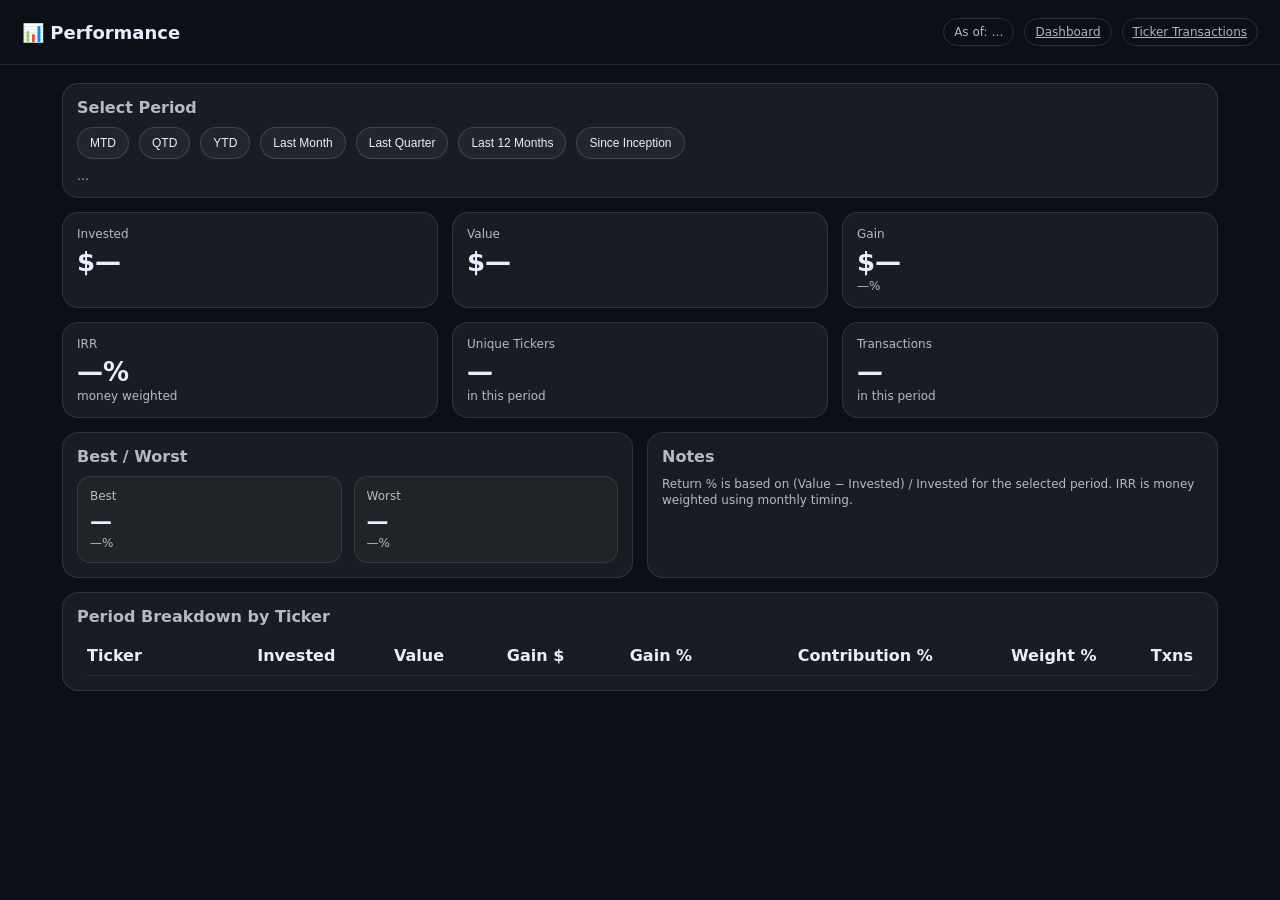
==== performance.html @ fead8304 "Rename peformance.html to performance.html" ====
<!doctype html>
<html>
<head>
  <meta charset="utf-8" />
  <meta name="viewport" content="width=device-width,initial-scale=1" />
  <title>Portfolio Performance</title>
  <link rel="stylesheet" href="styles.css" />
</head>
<body>
  <header class="header">
    <div class="title">📊 Performance</div>

    <div class="meta">
      <span class="pill" id="asOf">As of: …</span>

      <a class="pill" href="index.html">Dashboard</a>
      <a class="pill" href="ticker.html">Ticker Transactions</a>
    </div>
  </header>

  <main class="wrap">

    <section class="card">
      <div class="cardTitle">Select Period</div>

      <div class="periodBar" id="periodBar">
        <button class="periodBtn" data-period="MTD">MTD</button>
        <button class="periodBtn" data-period="QTD">QTD</button>
        <button class="periodBtn" data-period="YTD">YTD</button>
        <button class="periodBtn" data-period="LM">Last Month</button>
        <button class="periodBtn" data-period="LQ">Last Quarter</button>
        <button class="periodBtn" data-period="LTM">Last 12 Months</button>
        <button class="periodBtn" data-period="SI">Since Inception</button>
      </div>

      <div class="periodMeta" id="periodMeta">…</div>
    </section>

    <section class="grid kpis" style="margin-top:14px;">
      <div class="card kpi"><div class="kpiLabel">Invested</div><div class="kpiValue" id="kpiInvested">$—</div></div>
      <div class="card kpi"><div class="kpiLabel">Value</div><div class="kpiValue" id="kpiValue">$—</div></div>
      <div class="card kpi"><div class="kpiLabel">Gain</div><div class="kpiValue" id="kpiGain">$—</div><div class="kpiSub" id="kpiReturn">—%</div></div>
      <div class="card kpi"><div class="kpiLabel">IRR</div><div class="kpiValue" id="kpiIRR">—%</div><div class="kpiSub">money weighted</div></div>
      <div class="card kpi"><div class="kpiLabel">Unique Tickers</div><div class="kpiValue" id="kpiTickers">—</div><div class="kpiSub">in this period</div></div>
      <div class="card kpi"><div class="kpiLabel">Transactions</div><div class="kpiValue" id="kpiTxns">—</div><div class="kpiSub">in this period</div></div>
    </section>

    <section class="grid charts" style="margin-top:14px;">
      <div class="card">
        <div class="cardTitle">Best / Worst</div>
        <div class="bwGrid">
          <div class="bwBox">
            <div class="bwLabel">Best</div>
            <div class="bwTicker" id="bestTicker">—</div>
            <div class="bwSub" id="bestPct">—%</div>
          </div>
          <div class="bwBox">
            <div class="bwLabel">Worst</div>
            <div class="bwTicker" id="worstTicker">—</div>
            <div class="bwSub" id="worstPct">—%</div>
          </div>
        </div>
      </div>

      <div class="card">
        <div class="cardTitle">Notes</div>
        <div class="mutedBlock" id="notes">
          Return % is based on (Value − Invested) / Invested for the selected period. IRR is money weighted using monthly timing.
        </div>
      </div>
    </section>

    <section class="card tableCard">
      <div class="cardTitle">Period Breakdown by Ticker</div>

      <div class="tableWrap">
        <table id="perfTable">
          <thead>
            <tr>
              <th data-sort="ticker">Ticker</th>
              <th data-sort="invested">Invested</th>
              <th data-sort="value">Value</th>
              <th data-sort="gain">Gain $</th>
              <th data-sort="gainPct">Gain %</th>
              <th data-sort="contribPct">Contribution %</th>
              <th data-sort="weight">Weight %</th>
              <th data-sort="txns">Txns</th>
            </tr>
          </thead>
          <tbody></tbody>
        </table>
      </div>
    </section>
  
  </main>

  <script src="performance.js"></script>
</body>
</html>
---- styles.css ----
:root{
  --bg:#0b0f16; --card:rgba(255,255,255,.06); --border:rgba(255,255,255,.10);
  --text:#e8eefc; --muted:rgba(232,238,252,.75);
}
*{box-sizing:border-box}
body{margin:0;font-family:system-ui,Segoe UI,Arial;background:var(--bg);color:var(--text)}
.header{padding:18px 22px;border-bottom:1px solid var(--border);display:flex;justify-content:space-between;gap:12px;align-items:center}
.title{font-weight:800;font-size:18px}
.meta{display:flex;gap:10px;flex-wrap:wrap}
.pill{padding:6px 10px;border:1px solid rgba(255,255,255,.14);border-radius:999px;font-size:12px;color:var(--muted)}
.wrap{padding:18px 22px;max-width:1200px;margin:0 auto}
.grid{display:grid;gap:14px}
.kpis{grid-template-columns:repeat(3,minmax(0,1fr))}
.charts{grid-template-columns:repeat(2,minmax(0,1fr));margin-top:14px}
.card{background:var(--card);border:1px solid var(--border);border-radius:16px;padding:14px}
.kpiLabel{font-size:12px;color:var(--muted)}
.kpiValue{font-size:26px;font-weight:800;margin-top:6px}
.kpiSub{margin-top:2px;font-size:12px;color:var(--muted)}
.cardTitle{font-weight:700;margin-bottom:10px;color:var(--muted)}
.tableCard{margin-top:14px}
.tableWrap{overflow:auto;border-radius:12px}
table{width:100%;border-collapse:collapse;min-width:820px}
th,td{padding:10px 10px;border-bottom:1px solid rgba(255,255,255,.08);text-align:right}
th:first-child,td:first-child{text-align:left}
tbody tr:hover{background:rgba(255,255,255,.04)}
.pos{color:#7CFFB2}
.neg{color:#FF7C7C}

/* Month dropdown visibility fix (GLOBAL) */
select {
  background-color: #0f172a;
  color: #e8eefc;
  border: 1px solid #2a3246;
  padding: 6px 10px;
  border-radius: 999px;
  font-size: 0.9rem;
  appearance: none;
}

select option {
  background-color: #0f172a;
  color: #e8eefc;
}

select:hover,
select:focus {
  background-color: #1e293b;
  outline: none;
  border-color: #3b82f6;
}
.tickerInput{
  background: rgba(255,255,255,.06);
  color: var(--text);
  border: 1px solid rgba(255,255,255,.14);
  padding: 8px 12px;
  border-radius: 999px;
  font-size: 14px;
  outline: none;
  min-width: 220px;
}
.tickerInput::placeholder{ color: rgba(232,238,252,.6); }
.tickerInput:focus{
  border-color: rgba(59,130,246,.8);
  box-shadow: 0 0 0 3px rgba(59,130,246,.15);
}

th.sortable{ cursor: pointer; user-select: none; }
th.sortable:hover{ background: rgba(255,255,255,.04); }
th[data-sort]{ cursor:pointer; }
th[data-sort]:hover{ text-decoration: underline; }


/* ---- Performance page extras ---- */
.periodBar{
  display:flex;
  gap:10px;
  flex-wrap:wrap;
  margin-top:10px;
}

.periodBtn{
  border:1px solid rgba(255,255,255,.14);
  background:rgba(255,255,255,.04);
  color:var(--text);
  padding:8px 12px;
  border-radius:999px;
  cursor:pointer;
  font-size:12px;
}

.periodBtn:hover{
  background:rgba(255,255,255,.08);
}

.periodBtn.active{
  background:#1e293b;
  border-color:#3b82f6;
}

.periodMeta{
  margin-top:10px;
  font-size:12px;
  color:var(--muted);
}

.bwGrid{
  display:grid;
  grid-template-columns:1fr 1fr;
  gap:12px;
}

.bwBox{
  border:1px solid rgba(255,255,255,.10);
  border-radius:14px;
  padding:12px;
  background:rgba(255,255,255,.03);
}

.bwLabel{ font-size:12px; color:var(--muted); }
.bwTicker{ font-size:22px; font-weight:800; margin-top:6px; }
.bwSub{ font-size:12px; color:var(--muted); margin-top:2px; }

.mutedBlock{
  color:var(--muted);
  font-size:12px;
  line-height:1.35;
}

/* sortable header affordance */
#perfTable thead th{
  cursor:pointer;
  user-select:none;
}

#perfTable thead th:hover{
  background:rgba(255,255,255,.04);
}

.pill{
  display: inline-flex;
  align-items: center;
  justify-content: center;
  text-align: center;
}
#contribTable thead th{
  cursor:pointer;
  user-select:none;
}
#contribTable thead th:hover{
  background:rgba(255,255,255,.04);
}



@media (max-width:900px){
  .kpis{grid-template-columns:repeat(2,minmax(0,1fr))}
  .charts{grid-template-columns:1fr}
  /* ---------- Mobile header wrap fix (Option 1) ---------- */
/* ---------- Mobile header layout fix ---------- */
@media (max-width: 640px){
  .header{
    flex-direction: column;
    align-items: flex-start;
    gap: 10px;
  }

  /* group nav pills visually */
  .header > .pill{
    margin-right: 6px;
  }

  /* make nav pills scrollable instead of squished */
  .header{
    overflow-x: hidden;
  }

  .headerNav{
    display: flex;
    gap: 8px;
    flex-wrap: nowrap;
    overflow-x: auto;
    -webkit-overflow-scrolling: touch;
  }

  /* meta pills (as-of, month, updates) */
  .meta{
    width: 100%;
    overflow-x: auto;
    flex-wrap: nowrap;
    gap: 8px;
  }

  .meta::-webkit-scrollbar{
    display: none;
  }
  @media (max-width: 640px){
  .header > .pill{
    font-weight: 600;
  }
}
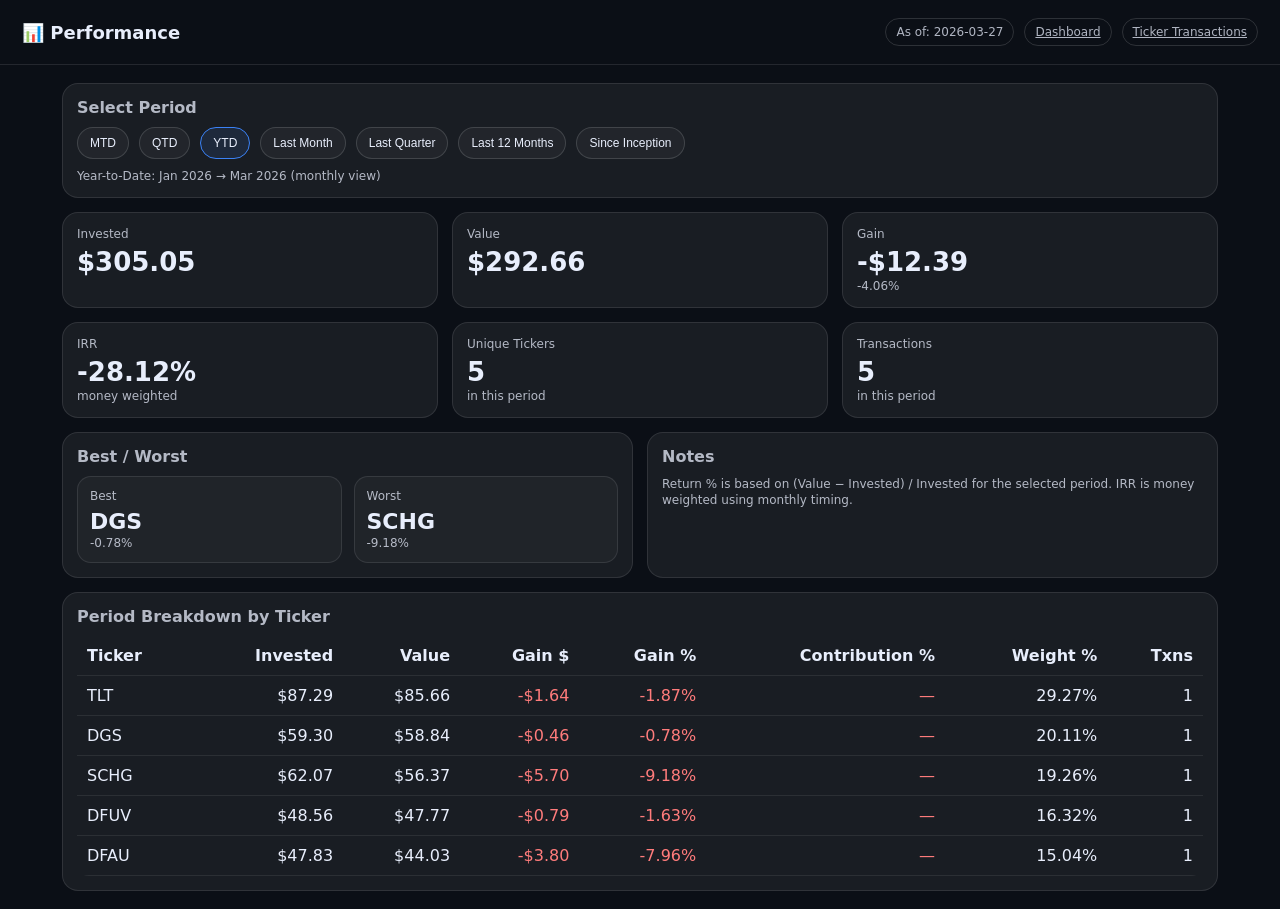
==== commit d4c7bdce: "Add script tag for utils.js in performance.html" ====
--- a/performance.html
+++ b/performance.html
@@ -94,6 +94,7 @@
   
   </main>
 
+  <script src="utils.js"></script>
   <script src="performance.js"></script>
 </body>
 </html>
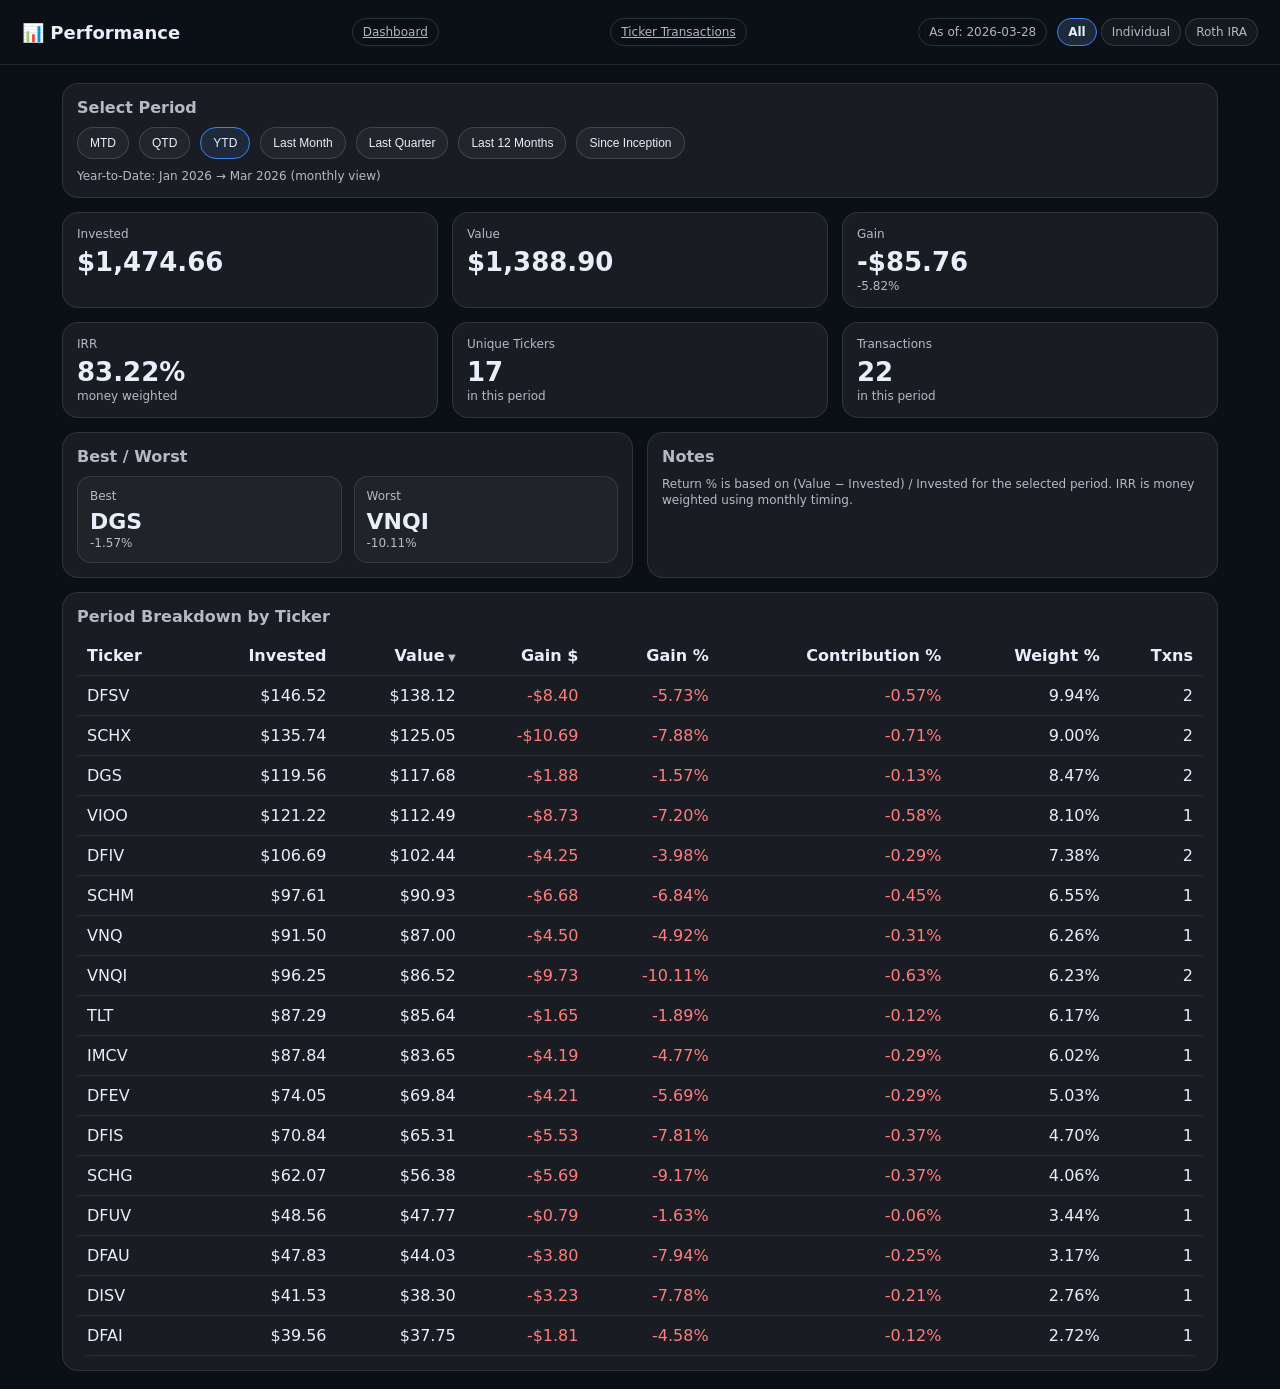
==== commit fd60239a: "Add account tabs (All / Individual / Roth IRA) to all three pages - All, Individual, Roth IRA tabs a" ====
--- a/performance.html
+++ b/performance.html
@@ -9,12 +9,16 @@
 <body>
   <header class="header">
     <div class="title">📊 Performance</div>
-
+    <a class="pill" href="index.html">Dashboard</a>
+    <a class="pill" href="ticker.html">Ticker Transactions</a>
     <div class="meta">
       <span class="pill" id="asOf">As of: …</span>
 
-      <a class="pill" href="index.html">Dashboard</a>
-      <a class="pill" href="ticker.html">Ticker Transactions</a>
+      <span class="accountTabs">
+        <button class="pill accountTab" data-account="all">All</button>
+        <button class="pill accountTab" data-account="individual">Individual</button>
+        <button class="pill accountTab" data-account="roth">Roth IRA</button>
+      </span>
     </div>
   </header>
 
@@ -22,7 +26,6 @@
 
     <section class="card">
       <div class="cardTitle">Select Period</div>
-
       <div class="periodBar" id="periodBar">
         <button class="periodBtn" data-period="MTD">MTD</button>
         <button class="periodBtn" data-period="QTD">QTD</button>
@@ -32,7 +35,6 @@
         <button class="periodBtn" data-period="LTM">Last 12 Months</button>
         <button class="periodBtn" data-period="SI">Since Inception</button>
       </div>
-
       <div class="periodMeta" id="periodMeta">…</div>
     </section>
 
@@ -72,7 +74,6 @@
 
     <section class="card tableCard">
       <div class="cardTitle">Period Breakdown by Ticker</div>
-
       <div class="tableWrap">
         <table id="perfTable">
           <thead>
@@ -91,7 +92,7 @@
         </table>
       </div>
     </section>
-  
+
   </main>
 
   <script src="utils.js"></script>
--- a/styles.css
+++ b/styles.css
@@ -152,26 +152,143 @@
 
 
 
+/* ---- Ticker links in Holdings table ---- */
+.tickerLink{
+  color: var(--text);
+  text-decoration: none;
+  font-weight: 600;
+}
+.tickerLink:hover{
+  text-decoration: underline;
+  color: #93c5fd;
+}
+
+/* ---- Holdings table card header (title + search) ---- */
+.tableCardHeader{
+  display: flex;
+  align-items: center;
+  justify-content: space-between;
+  gap: 12px;
+  margin-bottom: 10px;
+  flex-wrap: wrap;
+}
+
+/* ---- Holdings search input ---- */
+.holdingsSearch{
+  background: rgba(255,255,255,.06);
+  color: var(--text);
+  border: 1px solid rgba(255,255,255,.14);
+  padding: 5px 10px;
+  border-radius: 999px;
+  font-size: 12px;
+  outline: none;
+  width: 160px;
+}
+.holdingsSearch::placeholder{ color: rgba(232,238,252,.5); }
+.holdingsSearch:focus{
+  border-color: rgba(59,130,246,.8);
+  box-shadow: 0 0 0 3px rgba(59,130,246,.15);
+}
+
+/* ---- Sort indicators ---- */
+th[data-sort].sorted-asc::after  { content: " ▲"; font-size: 10px; opacity: .8; }
+th[data-sort].sorted-desc::after { content: " ▼"; font-size: 10px; opacity: .8; }
+th[data-key].sorted-asc::after   { content: " ▲"; font-size: 10px; opacity: .8; }
+th[data-key].sorted-desc::after  { content: " ▼"; font-size: 10px; opacity: .8; }
+
+/* ---- Account tabs ---- */
+.accountTabs{ display:flex; gap:4px; }
+.accountTab{
+  background: rgba(255,255,255,.04);
+  border: 1px solid rgba(255,255,255,.14);
+  color: var(--muted);
+  cursor: pointer;
+  font: inherit;
+  font-size: 12px;
+  padding: 6px 10px;
+  border-radius: 999px;
+}
+.accountTab:hover{ background: rgba(255,255,255,.08); color: var(--text); }
+.accountTab.active{
+  background: #1e293b;
+  border-color: #3b82f6;
+  color: var(--text);
+  font-weight: 600;
+}
+
+/* ---- Schwab import buttons ---- */
+.schwabImportBtn{
+  background: rgba(59,130,246,.15);
+  border-color: rgba(59,130,246,.5);
+  color: #93c5fd;
+  cursor: pointer;
+  font: inherit;
+}
+.schwabImportBtn:hover{ background: rgba(59,130,246,.28); }
+.schwabClearBtn{
+  background: rgba(255,80,80,.12);
+  border-color: rgba(255,80,80,.35);
+  color: #fca5a5;
+  cursor: pointer;
+  font: inherit;
+}
+.schwabClearBtn:hover{ background: rgba(255,80,80,.22); }
+
+/* ---- Error banner ---- */
+.errorBanner{
+  display: none;
+  background: rgba(255,80,80,.15);
+  border: 1px solid rgba(255,80,80,.4);
+  color: #ff9090;
+  padding: 10px 22px;
+  font-size: 13px;
+}
+
+/* ---- Totals row ---- */
+.totalsRow td{
+  border-top: 2px solid rgba(255,255,255,.2);
+  padding-top: 12px;
+  font-weight: 600;
+}
+
+/* ---- Modal ---- */
+.modalOverlay{
+  position:fixed;inset:0;background:rgba(0,0,0,.6);
+  display:flex;align-items:center;justify-content:center;z-index:1000;
+}
+.modalBox{
+  background:#131a27;border:1px solid rgba(255,255,255,.14);
+  border-radius:16px;padding:20px;min-width:300px;max-width:460px;
+  width:90%;max-height:70vh;overflow-y:auto;
+}
+.modalHeader{
+  display:flex;justify-content:space-between;align-items:center;margin-bottom:14px;
+}
+.modalTitle{font-weight:700;font-size:16px;}
+.modalClose{
+  background:none;border:none;color:var(--muted);cursor:pointer;
+  font-size:16px;padding:4px 8px;border-radius:6px;
+}
+.modalClose:hover{background:rgba(255,255,255,.08);color:var(--text);}
+.kpiClickable{cursor:pointer;transition:background .15s;}
+.kpiClickable:hover{background:rgba(255,255,255,.10);}
+
 @media (max-width:900px){
   .kpis{grid-template-columns:repeat(2,minmax(0,1fr))}
   .charts{grid-template-columns:1fr}
-  /* ---------- Mobile header wrap fix (Option 1) ---------- */
-/* ---------- Mobile header layout fix ---------- */
+}
+
 @media (max-width: 640px){
   .header{
     flex-direction: column;
     align-items: flex-start;
     gap: 10px;
-  }
-
-  /* group nav pills visually */
+    overflow-x: hidden;
+  }
+
   .header > .pill{
     margin-right: 6px;
-  }
-
-  /* make nav pills scrollable instead of squished */
-  .header{
-    overflow-x: hidden;
+    font-weight: 600;
   }
 
   .headerNav{
@@ -182,7 +299,6 @@
     -webkit-overflow-scrolling: touch;
   }
 
-  /* meta pills (as-of, month, updates) */
   .meta{
     width: 100%;
     overflow-x: auto;
@@ -193,8 +309,4 @@
   .meta::-webkit-scrollbar{
     display: none;
   }
-  @media (max-width: 640px){
-  .header > .pill{
-    font-weight: 600;
-  }
-}
+}
